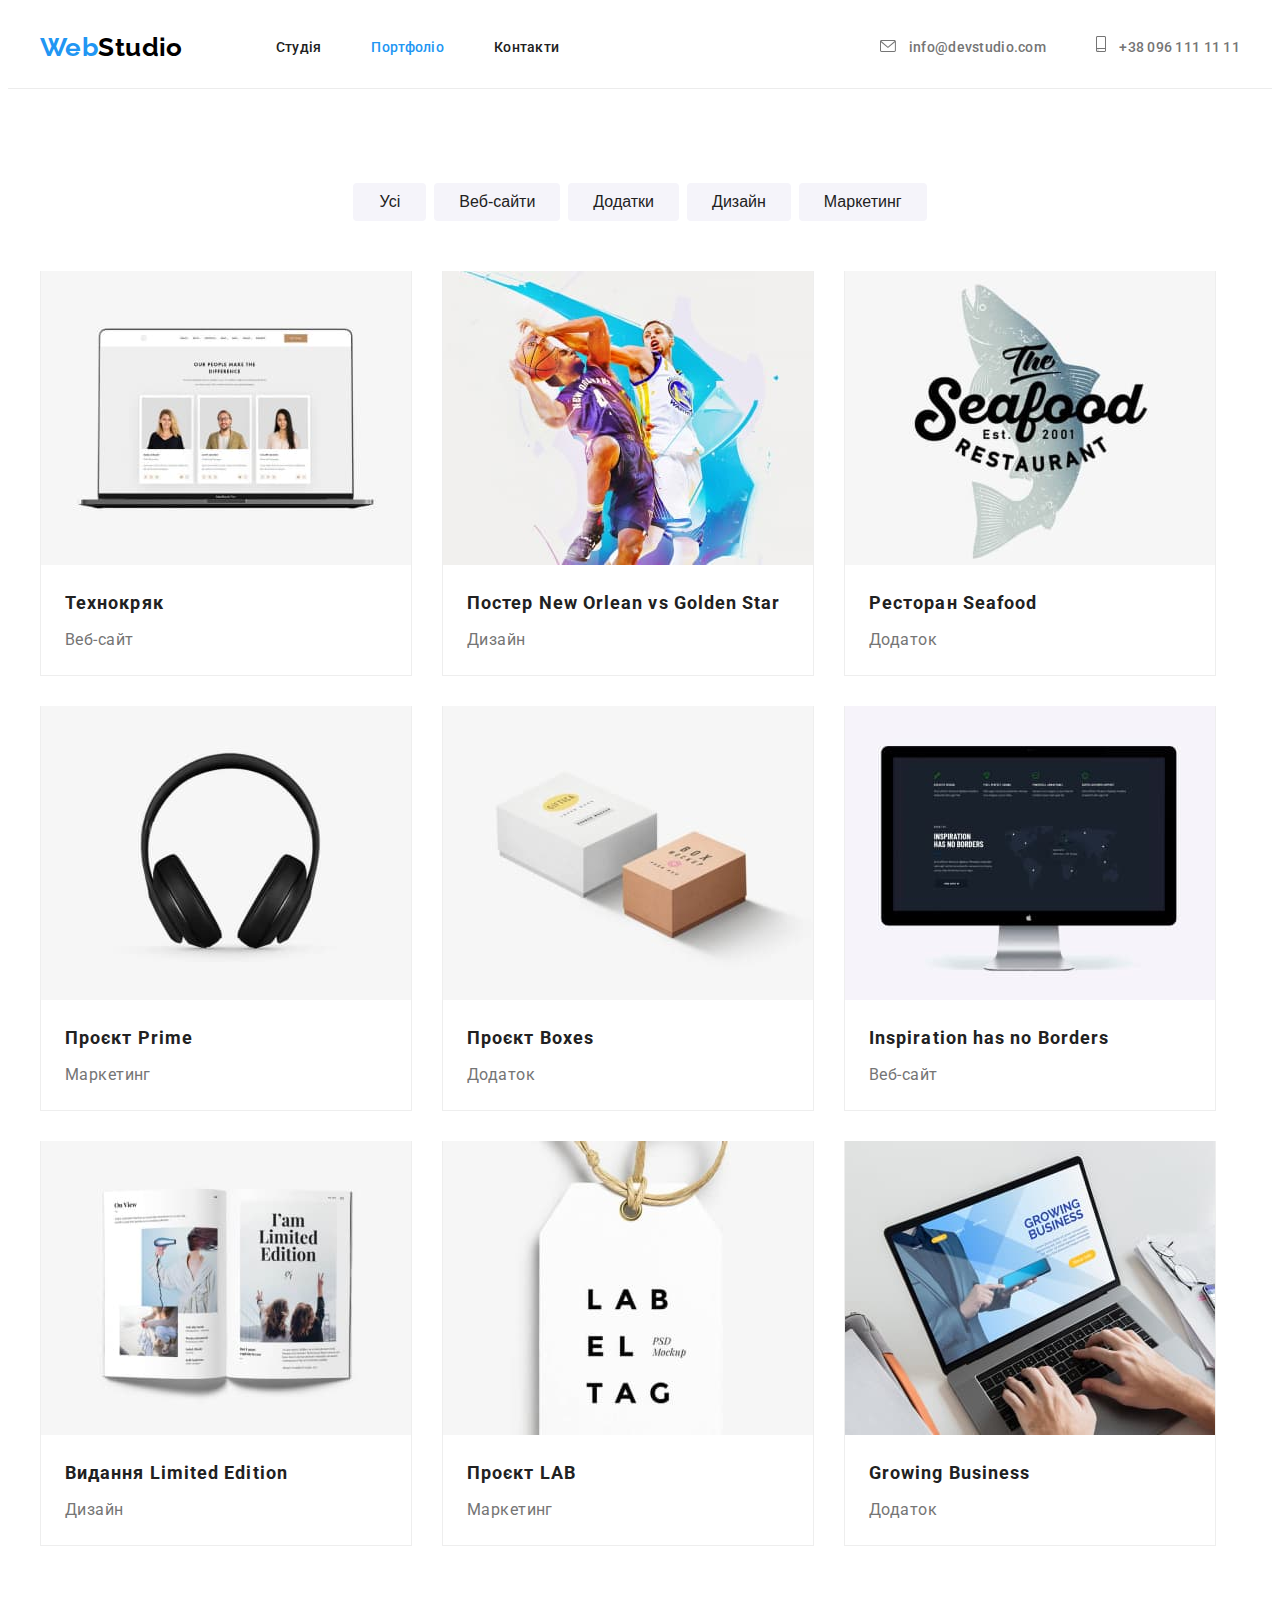
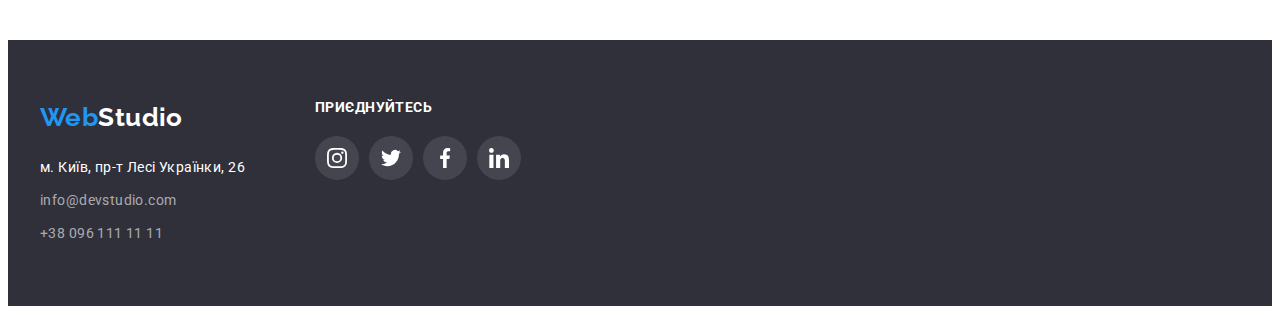
==== portfolio.html @ e7686664 "Создал репозиторий" ====
<!DOCTYPE html>
<html lang="uk">
  <head>
    <meta charset="UTF-8" />
    <meta http-equiv="X-UA-Compatible" content="IE=edge" />
    <meta name="viewport" content="width=device-width, initial-scale=1.0" />
    <link
      rel="stylesheet"
      href="https://cdnjs.cloudflare.com/ajax/libs/modern-normalize/1.1.0/modern-normalize.min.css"
      integrity="sha512-wpPYUAdjBVSE4KJnH1VR1HeZfpl1ub8YT/NKx4PuQ5NmX2tKuGu6U/JRp5y+Y8XG2tV+wKQpNHVUX03MfMFn9Q=="
      crossorigin="anonymous"
      referrerpolicy="no-referrer"
    />
    <link rel="preconnect" href="https://fonts.googleapis.com" />
    <link rel="preconnect" href="https://fonts.gstatic.com" crossorigin />
    <link
      href="https://fonts.googleapis.com/css2?family=Raleway:wght@700&family=Roboto:wght@400;500;700;900&display=swap"
      rel="stylesheet"
    />
    <link rel="stylesheet" href="./css/styles.css" />
    <title>Наше Портфоліо</title>
  </head>
  <body>
    <header class="header">
      <div class="container main-nav">
        <nav class="site-nav">
          <a href="./index.html" lang="en" class="logo"><span class="logo-item">Web</span>Studio</a>
          <ul class="list link-nav">
            <li class="nav-item"><a href="./index.html" class="nav-link ">Студія</a></li>
            <li class="nav-item"><a href="./portfolio.html" class="nav-link current">Портфоліо</a></li>
            <li class="nav-item"><a href="" class="nav-link">Контакти</a></li>
          </ul>
        </nav>
        <ul class="list contacts-nav">
          <li class="nav-item">
            <a href="mailto:info@devstudio.com" class="contact-link">
              <svg class="header-icon" width="16px" height="12px">
                <use href="./images/svg-icons/icons.svg#icon-mail"></use>
              </svg>
              info@devstudio.com</a
            >
          </li>
          <li class="nav-item">
            <a href="tel:+380961111111" class="contact-link">
              <svg class="header-icon" width="10px" height="16px">
                <use href="./images/svg-icons/icons.svg#icon-smartphone"></use>
              </svg>
              +38 096 111 11 11</a
            >
          </li>
        </ul>
      </div>
    </header>
    <main>
      <section class="portfolio section">
        <div class="container">
          <h1 hidden>Портфоліо</h1>
          <ul class="list portfolio-list">
            <li class="portfolio-item">
              <button type="button" class="categories-button">Усі</button>
            </li>
            <li class="portfolio-item">
              <button type="button" class="categories-button">Веб-сайти</button>
            </li>
            <li class="portfolio-item">
              <button type="button" class="categories-button">Додатки</button>
            </li>
            <li class="portfolio-item">
              <button type="button" class="categories-button">Дизайн</button>
            </li>
            <li class="portfolio-item">
              <button type="button" class="categories-button">Маркетинг</button>
            </li>
          </ul>

          <ul class="list work-list">
            <li class="work-item">
              <img
                class="work-image"
                src="./images/portfolio/imglaptop.jpg"
                alt="Ноутбук"
                width="370"
                height="294"
              />
              <div class="work-container"><h3 class="work-title">Технокряк</h3>
              <p class="work-text">Веб-сайт</p></div> 
            </li>
            <li class="work-item">
              <img
                class="work-image"
                src="./images/portfolio/imgbasketball.jpg"
                alt="Баскетбол"
                width="370"
                height="294"
              />
              <div class="work-container"><h3 class="work-title">Постер <span lang="en">New Orlean vs Golden Star</span></h3>
              <p class="work-text">Дизайн</p></div> 
            </li>
            <li class="work-item">
              <img
                class="work-image"
                src="./images/portfolio/imgseafood.jpg"
                alt="Магазин морепродуктів"
                width="370"
                height="294"
              />
              <div class="work-container"><h3 class="work-title">Ресторан <span lang="en">Seafood</span></h3>
              <p class="work-text">Додаток</p></div> 
            </li>
            <li class="work-item">
              <img
                class="work-image"
                src="./images/portfolio/imgheadphones.jpg"
                alt="Навушники"
                width="370"
                height="294"
              />
              <div class="work-container"><h3 class="work-title">Проєкт <span lang="en">Prime</span></h3>
              <p class="work-text">Маркетинг</p></div> 
            </li>
            <li class="work-item">
              <img
                class="work-image"
                src="./images/portfolio/imgboxes.jpg"
                alt="Коробки"
                width="370"
                height="294"
              />
              <div class="work-container"><h3 class="work-title">Проєкт Boxes</h3>
              <p class="work-text">Додаток</p></div> 
            </li>
            <li class="work-item">
              <img
                class="work-image"
                src="./images/portfolio/imgmac.jpg"
                alt="Комп'ютер"
                width="370"
                height="294"
              />
              <div class="work-container"><h3 class="work-title" lang="en">Inspiration has no Borders</h3>
              <p class="work-text">Веб-сайт</p></div> 
            </li>
            <li class="work-item">
              <img
                class="work-image"
                src="./images/portfolio/imgbook.jpg"
                alt="Книга"
                width="370"
                height="294"
              />
              <div class="work-container"><h3 class="work-title">Видання <span lang="en">Limited Edition</span></h3>
              <p class="work-text">Дизайн</p></div> 
            </li>
            <li class="work-item">
              <img
                class="work-image"
                src="./images/portfolio/imglabel.jpg"
                alt="Бірка"
                width="370"
                height="294"
              />
              <div class="work-container"><h3 class="work-title" lang="en">Проєкт LAB</h3>
              <p class="work-text">Маркетинг</p></div> 
            </li>
            <li class="work-item">
              <img
                class="work-image"
                src="./images/portfolio/imglaptop-hands.jpg"
                alt="Людина працює за ноутбуком"
                width="370"
                height="294"
              />
              <div class="work-container"><h3 class="work-title" lang="en">Growing Business</h3>
              <p class="work-text">Додаток</p></div> 
            </li>
          </ul>
        </div>
      </section>
    </main>
    <footer>
      <div class="container footer-flex ">
        <div class="footer-adress-container"><a href="" lang="en" class="footer-logo"><span class="logo-item">Web</span>Studio</a>
        <address>
          <ul class="footer-list list">
            <li class="footer-item">
              <a
                href="https://goo.gl/maps/CPtrU1FHBa2aNyZL9"
                target="_blank"
                rel="noopener noreferrer nofollow"
                class="footer-link"
                >м. Київ, пр-т Лесі Українки, 26</a
              >
            </li>
            <li class="footer-item">
              <a href="mailto:info@devstudio.com" class="footer-contact">info@devstudio.com</a>
            </li>
            <li class="footer-item">
              <a href="tel:+380961111111" class="footer-contact">+38 096 111 11 11</a>
            </li>
          </ul></div>
        </address>
          <div class="social-link-container">
            <p class="social-link-text">Приєднуйтесь</p>
            <ul class="social-link-list list"> 
              <li class="social-link-item">
                <a href="" class="social-link"
                  ><svg width="20" height="20">
                    <use href="./images/svg-icons/icons.svg#icon-instagram-2"></use></svg></a>
              </li>
              <li class="social-link-item">
                <a href="" class="social-link"
                  ><svg width="20" height="20">
                    <use href="./images/svg-icons/icons.svg#icon-twitter-1"></use></svg></a>
              </li>
              <li class="social-link-item">
                <a href="" class="social-link"
                  ><svg width="20" height="20">
                    <use href="./images/svg-icons/icons.svg#icon-facebook-1"></use></svg></a>
              </li>
              <li class="social-link-item">
                <a href="" class="social-link"
                  ><svg width="20" height="20">
                    <use href="./images/svg-icons/icons.svg#icon-linkedin-1"></use></svg></a>
              </li>
            </ul>
          </div>
      </div>
    </footer>
  </body>
</html>
---- css/styles.css ----
:root {
  --primary-text-color: #212121;
  --secondary-text-color: #2196f3;
  --tertiary-text-color: #757575;
  --primary-white-color: #fff;
  --footer-contact-color: rgba(255, 255, 255, 0.6);
  --primary-background-color: #fff;
  --secondary-background-color: #2f303a;
  --tertiary-background-color: #f5f4fa;
  --work-item-border-color: #eeeeee;
  --hero-button-shadow-color: rgba(0, 0, 0, 0.15);
  --header-border-color: #ececec;
  --icon-main-color: #afb1b8;
}

body {
  font-family: 'Roboto', sans-serif;
  background-color: var(--primary-background-color);
  font-size: 14px;
  line-height: 1.71;
  letter-spacing: 0.03em;
  color: var(--primary-text-color);
}

/* Утилиты */

.list {
  list-style: none;
  margin: 0;
  padding: 0;
}

.container {
  width: 1200px;
  padding-left: 15px;
  padding-right: 15px;
  margin-left: auto;
  margin-right: auto;
  /* outline: black solid; */
}

.section-title {
  margin-top: 0px;
  margin-bottom: 50px;

  font-size: 36px;
  line-height: 1.16;
  text-align: center;
}

.section {
  padding-top: 94px;
  padding-bottom: 94px;
}

/* Logo */
.logo,
.logo-item {
  font-family: 'Raleway', sans-serif;
  font-weight: 700;
  font-size: 26px;
  line-height: 1.38;
  text-decoration: none;
}
.logo {
  color: #000;
}
.logo-item {
  color: var(--secondary-text-color);
}

/* Header border */

.header {
  border-bottom: 1px solid var(--header-border-color);
}

/* Site Nav and Contacts */

.main-nav {
  display: flex;
  align-items: center;
}

.site-nav {
  display: flex;
  align-items: center;
}

.link-nav {
  display: flex;
  margin-left: 93px;
}

.link-nav .nav-item:not(:last-child),
.contacts-nav .nav-item:not(:last-child) {
  margin-right: 50px;
}

.nav-link {
  display: block;
  padding-top: 32px;
  padding-bottom: 32px;

  text-decoration: none;
  font-weight: 500;
  line-height: 1.14;
  letter-spacing: 0.02em;
  color: var(--primary-text-color);
}

.current {
  color: var(--secondary-text-color);
}

.nav-link:hover,
.nav-link:focus {
  color: var(--secondary-text-color);
}

.contacts-nav {
  display: flex;
  margin-left: auto;
}

.contact-link {
  color: var(--tertiary-text-color);
  align-items: center;

  text-decoration: none;
  font-weight: 500;
  line-height: 1.14;
  letter-spacing: 0.02em;
}

.header-icon {
  margin-right: 10px;
  fill: currentColor;
}

.contact-link:hover,
.contact-link:focus {
  color: var(--secondary-text-color);
}

/* Hero */
.hero {
  max-width: 1600px;
  margin-left: auto;
  margin-right: auto;
  padding-top: 200px;
  padding-bottom: 200px;
  align-items: center;
  text-align: center;

  background-color: var(--secondary-background-color);
  background-image: linear-gradient(to right, rgba(47, 48, 58, 0.4), rgba(47, 48, 58, 0.4)),
    url(../images/hero-photo.jpg);
  background-position: center;
  background-repeat: no-repeat;
  background-size: cover;
}

.hero-title {
  margin-bottom: 30px;
  margin-top: 0px;
  margin-left: auto;
  margin-right: auto;
  width: 696px;

  font-weight: 900;
  font-size: 44px;
  line-height: 1.36;
  letter-spacing: 0.06em;
  text-transform: uppercase;
  color: var(--primary-white-color);
}

.hero-button {
  display: inline-block;
  min-width: 200px;
  padding: 10px 32px;

  font-weight: 700;
  font-size: 16px;
  line-height: 1.88;
  letter-spacing: 0.06em;
  color: var(--primary-white-color);

  background-color: var(--secondary-text-color);
  border: none;
  box-shadow: 0px 4px 4px var(--hero-button-shadow-color);
  border-radius: 4px;
  cursor: pointer;
}

/* Features */
/* .features {
  margin-top: 93px;
  margin-bottom: 93px;
} */

.features-list {
  display: flex;
}

.features-background {
  display: flex;
  justify-content: center;
  align-items: center;
  background-color: var(--tertiary-background-color);
  width: 270px;
  height: 120px;
  margin-bottom: 30px;
}

.features-item:not(:last-child) {
  margin-right: 30px;
}

.features-title {
  margin-top: 0px;
  margin-bottom: 10px;

  text-transform: uppercase;
  font-size: 14px;
  line-height: 1.14;
}
.features-text {
  color: var(--tertiary-text-color);
  margin-top: 0;
  margin-bottom: 0;
}
/* Examples */
.examples {
  padding-top: 0px;
}

.examples-list {
  display: flex;
}

.examples-image {
  display: block;
}

/* .examples-item{
  margin-bottom: 94px;
} */

.examples-item:not(:last-child) {
  margin-right: 30px;
}

/* Team */
.team {
  background-color: var(--tertiary-background-color);
}

.team-list {
  display: flex;
  text-align: center;
}

.team-image {
  display: block;
}

.team-item {
  /* margin-bottom: 94px; */

  background: var(--primary-background-color);
  box-shadow: 0px 1px 3px rgba(0, 0, 0, 0.12), 0px 1px 1px rgba(0, 0, 0, 0.14),
    0px 2px 1px rgba(0, 0, 0, 0.2);
  border-radius: 0px 0px 4px 4px;
}

.team-item:not(:last-child) {
  margin-right: 30px;
}

.team-container {
  padding-top: 30px;
  padding-bottom: 30px;
}

.team-contact {
  display: flex;
  justify-content: center;
  align-items: center;
  gap: 10px;
  fill: var(--icon-main-color);
  background-color: var(--primary-background-color);
  width: 44px;
  height: 44px;
  border-radius: 50%;
}

.team-contact:hover,
.tean-contact:focus {
  fill: var(--primary-background-color);
  background-color: var(--secondary-text-color);
}

.team-link {
  display: inline-flex;
  justify-content: center;
  align-items: center;
}

.team-title {
  margin-bottom: 10px;
  margin-top: 0px;

  font-weight: 500;
  font-size: 16px;
  line-height: 1.18;
  color: var(--primary-text-color);
}
.team-text {
  margin-top: 0;
  margin-bottom: 16px;

  font-size: 16px;
  line-height: 1.18;
  color: var(--tertiary-text-color);
}

/* Clients */
.client-list{
  display: flex;
  gap: 30px;
}

.client-link{
  display: flex;
  justify-content: center;
  align-items: center;
  width: 170px;
  height: 92px;
  border: 1px solid var(--icon-main-color);
  border-radius: 4px;
  fill: var(--icon-main-color);
}

.client-link:hover,.client-link:focus{
  fill: var(--secondary-text-color);
  border: 1px solid var(--secondary-text-color);
}


/* Footer */
footer {
  padding-top: 60px;
  padding-bottom: 60px;
  background-color: var(--secondary-background-color);
}

.footer-flex{
  display: flex;
}

.footer-logo {
  display: block;
  margin-bottom: 20px;
  

  font-family: 'Raleway', sans-serif;
  font-weight: 700;
  font-size: 26px;
  line-height: 1.2;
  color: var(--primary-white-color);
  text-decoration: none;
}


.footer-address{
  display: flex;
  flex-direction: column;
  align-self: baseline;
}



.footer-link,
.footer-contact {
  text-decoration: none;
  color: var(--primary-white-color);
  font-style: normal;
}

.footer-item:not(:last-child) {
  display: block;
  margin-bottom: 9px;
}

.footer-contact {
  color: var(--footer-contact-color);
  font-style: normal;
}


.social-link-container{
  display: flex;
  flex-direction: column;
  margin-left: 70px;
}

.social-link-list{
  display: flex;
  justify-content: center;
  align-items: center;
}

.social-link-item:not(:last-child){
margin-right: 10px;
}

.social-link{
  display: flex;
  align-items: center;
  justify-content: center;
  width: 44px;
  height: 44px;
  fill: var(--primary-background-color);
  background-color: rgba(255, 255, 255, 0.1);
  border-radius: 50%;
}

.social-link:hover,
.social-link:focus{
  fill: var(--primary-white-color);
  background-color: var(--secondary-text-color);
}

.social-link-text{
  margin: 0;
  margin-bottom:20px;
  
  
  font-style: normal;
  font-weight: 700;
  font-size: 14px;
  text-transform: uppercase;
  line-height: 1.14;
  color: var(--primary-white-color);
}

/* Portfolio */
/* .portfolio{
  margin-top: 94px;
  margin-bottom: 94px;
} */

.portfolio-list {
  display: flex;
  justify-content: center;

  margin-bottom: 50px;
}

.categories-button {
  display: inline-block;
  min-width: 73px;
  padding-top: 6px;
  padding-bottom: 6px;
  padding-left: 25px;
  padding-right: 25px;

  font-weight: 500;
  font-size: 16px;
  line-height: 1.62;
  text-align: center;
  color: var(--primary-text-color);
  background-color: var(--tertiary-background-color);
  border-radius: 4px;
  border: none;
  cursor: pointer;
}

.portfolio-item:not(:last-child) {
  margin-right: 8px;
}

.categories-button:hover,
.categories-button:focus {
  color: var(--primary-white-color);
  background-color: var(--secondary-text-color);
  filter: drop-shadow(0px 4px 4px rgba(0, 0, 0, 0.25));
}
/* examples */

.work-list {
  display: flex;
  flex-wrap: wrap;
  /* margin: -15px; */
}

.work-item {
  background: var(--primary-background-color);
  border: 1px solid var(--work-item-border-color);
  border-top: none;
  width: 370px;
  margin-right: 30px;
  margin-bottom: 30px;
}

.work-item:hover {
  box-shadow: 0px 1px 1px rgba(0, 0, 0, 0.12), 0px 4px 4px rgba(0, 0, 0, 0.06),
    1px 4px 6px rgba(0, 0, 0, 0.16);
}

.work-item:nth-child(3n) {
  margin-right: 0;
}

.work-item:nth-last-child(-n + 3) {
  margin-bottom: 0;
}

.work-title {
  font-size: 18px;
  line-height: 2;
  letter-spacing: 0.06em;

  margin-top: 0px;
  margin-bottom: 4px;
}

.work-text {
  color: var(--tertiary-text-color);
  font-size: 16px;
  line-height: 1.88;

  margin-bottom: 0px;
  margin-top: 0px;
}

.work-image {
  display: block;
}

.work-container {
  padding-left: 24px;
  padding-right: 24px;
  padding-top: 20px;
  padding-bottom: 20px;
}
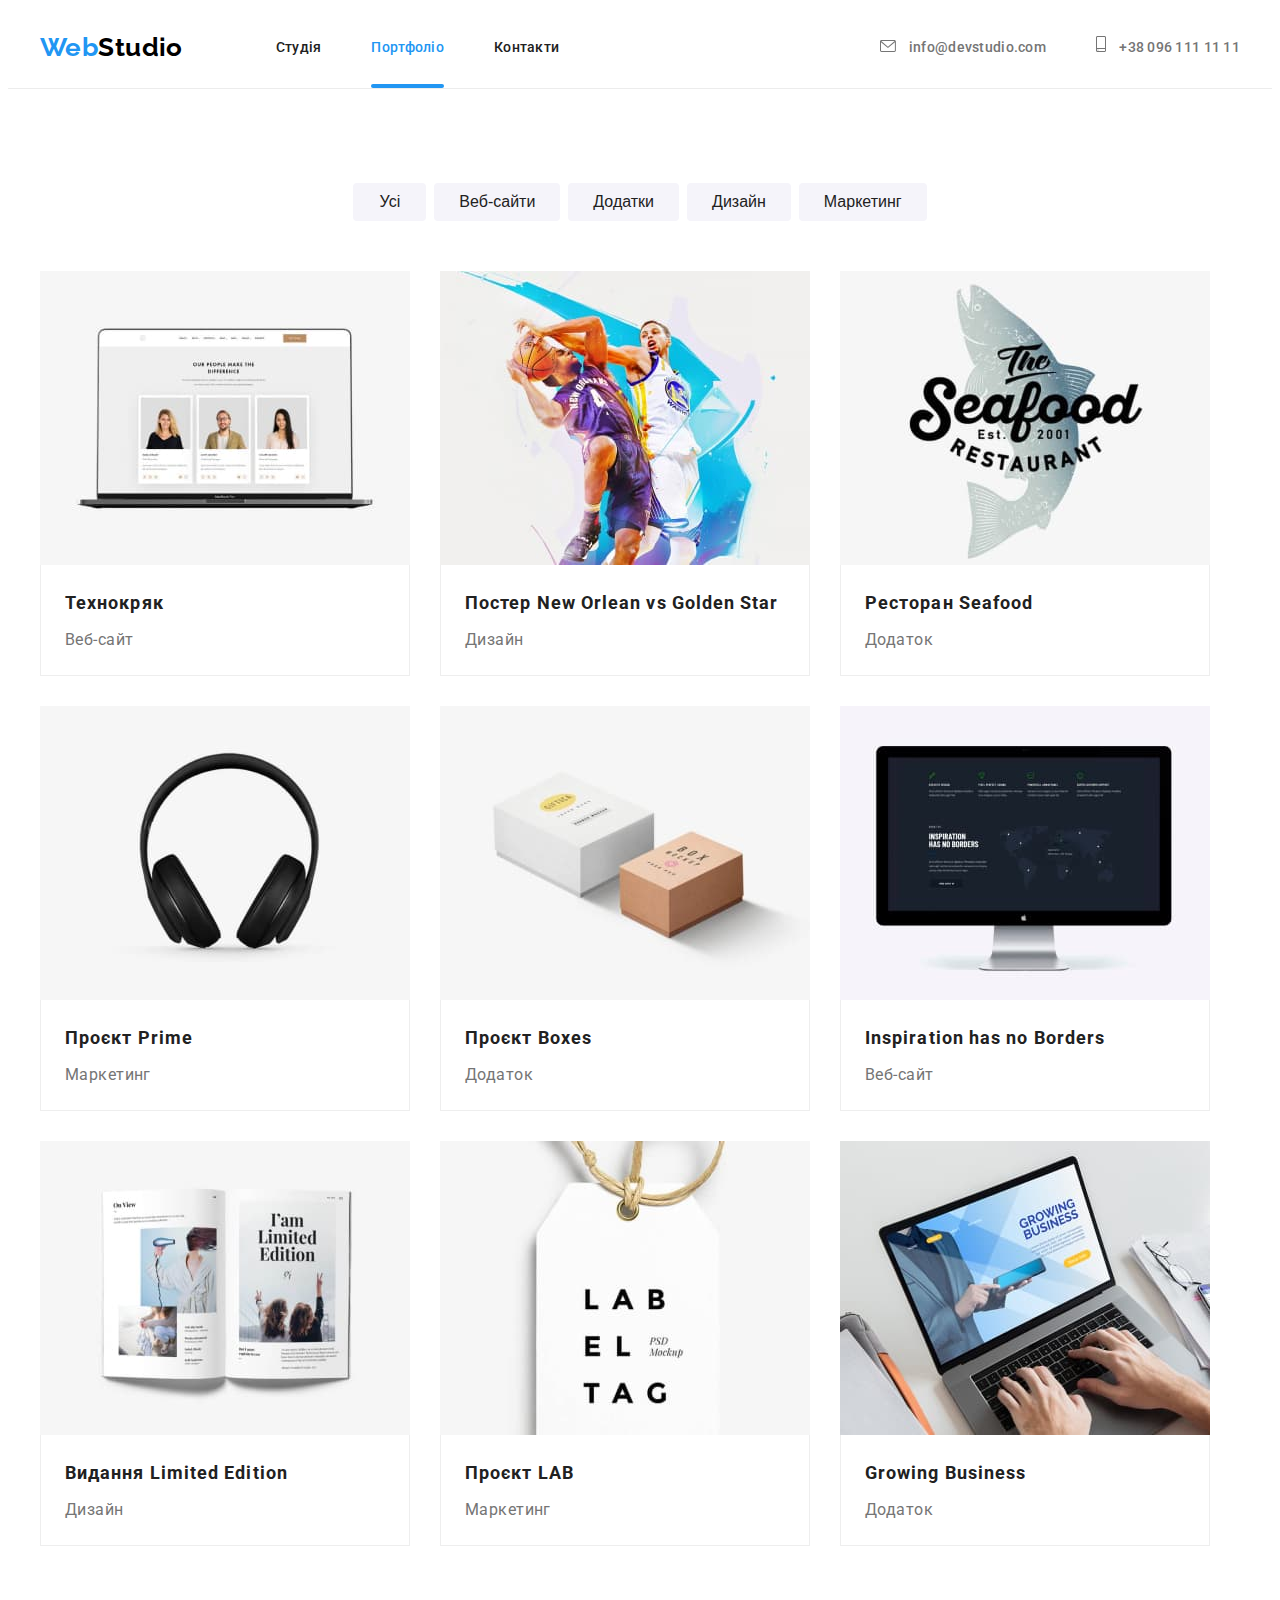
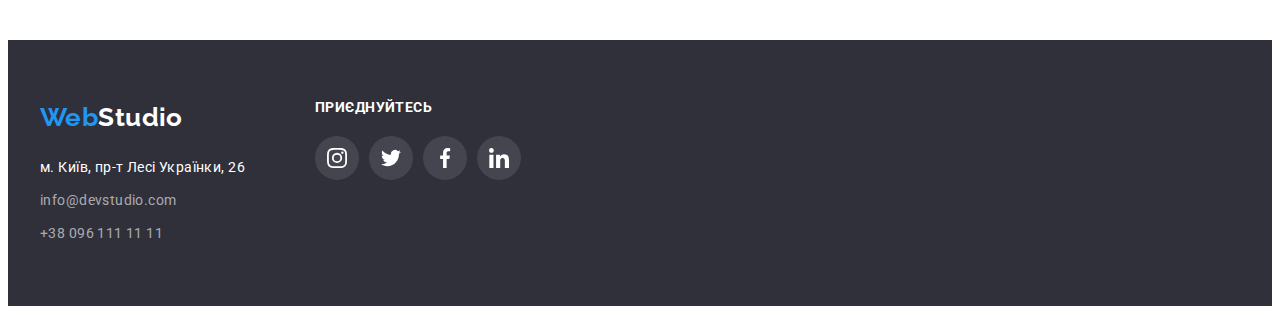
==== commit 2c16b87d: "Закончил анимации, подправил под ТЗ" ====
--- a/portfolio.html
+++ b/portfolio.html
@@ -26,8 +26,10 @@
         <nav class="site-nav">
           <a href="./index.html" lang="en" class="logo"><span class="logo-item">Web</span>Studio</a>
           <ul class="list link-nav">
-            <li class="nav-item"><a href="./index.html" class="nav-link ">Студія</a></li>
-            <li class="nav-item"><a href="./portfolio.html" class="nav-link current">Портфоліо</a></li>
+            <li class="nav-item"><a href="./index.html" class="nav-link">Студія</a></li>
+            <li class="nav-item">
+              <a href="./portfolio.html" class="nav-link current">Портфоліо</a>
+            </li>
             <li class="nav-item"><a href="" class="nav-link">Контакти</a></li>
           </ul>
         </nav>
@@ -75,156 +77,244 @@
 
           <ul class="list work-list">
             <li class="work-item">
-              <img
-                class="work-image"
-                src="./images/portfolio/imglaptop.jpg"
-                alt="Ноутбук"
-                width="370"
-                height="294"
-              />
-              <div class="work-container"><h3 class="work-title">Технокряк</h3>
-              <p class="work-text">Веб-сайт</p></div> 
-            </li>
-            <li class="work-item">
-              <img
-                class="work-image"
-                src="./images/portfolio/imgbasketball.jpg"
-                alt="Баскетбол"
-                width="370"
-                height="294"
-              />
-              <div class="work-container"><h3 class="work-title">Постер <span lang="en">New Orlean vs Golden Star</span></h3>
-              <p class="work-text">Дизайн</p></div> 
-            </li>
-            <li class="work-item">
-              <img
-                class="work-image"
-                src="./images/portfolio/imgseafood.jpg"
-                alt="Магазин морепродуктів"
-                width="370"
-                height="294"
-              />
-              <div class="work-container"><h3 class="work-title">Ресторан <span lang="en">Seafood</span></h3>
-              <p class="work-text">Додаток</p></div> 
-            </li>
-            <li class="work-item">
-              <img
-                class="work-image"
-                src="./images/portfolio/imgheadphones.jpg"
-                alt="Навушники"
-                width="370"
-                height="294"
-              />
-              <div class="work-container"><h3 class="work-title">Проєкт <span lang="en">Prime</span></h3>
-              <p class="work-text">Маркетинг</p></div> 
-            </li>
-            <li class="work-item">
-              <img
-                class="work-image"
-                src="./images/portfolio/imgboxes.jpg"
-                alt="Коробки"
-                width="370"
-                height="294"
-              />
-              <div class="work-container"><h3 class="work-title">Проєкт Boxes</h3>
-              <p class="work-text">Додаток</p></div> 
-            </li>
-            <li class="work-item">
-              <img
-                class="work-image"
-                src="./images/portfolio/imgmac.jpg"
-                alt="Комп'ютер"
-                width="370"
-                height="294"
-              />
-              <div class="work-container"><h3 class="work-title" lang="en">Inspiration has no Borders</h3>
-              <p class="work-text">Веб-сайт</p></div> 
-            </li>
-            <li class="work-item">
-              <img
-                class="work-image"
-                src="./images/portfolio/imgbook.jpg"
-                alt="Книга"
-                width="370"
-                height="294"
-              />
-              <div class="work-container"><h3 class="work-title">Видання <span lang="en">Limited Edition</span></h3>
-              <p class="work-text">Дизайн</p></div> 
-            </li>
-            <li class="work-item">
-              <img
-                class="work-image"
-                src="./images/portfolio/imglabel.jpg"
-                alt="Бірка"
-                width="370"
-                height="294"
-              />
-              <div class="work-container"><h3 class="work-title" lang="en">Проєкт LAB</h3>
-              <p class="work-text">Маркетинг</p></div> 
-            </li>
-            <li class="work-item">
-              <img
-                class="work-image"
-                src="./images/portfolio/imglaptop-hands.jpg"
-                alt="Людина працює за ноутбуком"
-                width="370"
-                height="294"
-              />
-              <div class="work-container"><h3 class="work-title" lang="en">Growing Business</h3>
-              <p class="work-text">Додаток</p></div> 
+              <div class="description-container">
+                <img
+                  class="work-image"
+                  src="./images/portfolio/imglaptop.jpg"
+                  alt="Ноутбук"
+                  width="370"
+                  height="294"
+                />
+                <p class="description-text">
+                  Ресурс пропонує комплексні пропозиції з різним рівнем функціоналу та сервісів. Все
+                  це дозволить відвідувачу отримати вичерпні відомості про компанію чи приватну
+                  особу.
+                </p>
+              </div>
+              <div class="work-container">
+                <h3 class="work-title">Технокряк</h3>
+                <p class="work-text">Веб-сайт</p>
+              </div>
+            </li>
+            <li class="work-item">
+              <div class="description-container">
+                <img
+                  class="work-image"
+                  src="./images/portfolio/imgbasketball.jpg"
+                  alt="Баскетбол"
+                  width="370"
+                  height="294"
+                />
+                <p class="description-text">
+                  Ресурс пропонує комплексні пропозиції з різним рівнем функціоналу та сервісів. Все
+                  це дозволить відвідувачу отримати вичерпні відомості про компанію чи приватну
+                  особу.
+                </p>
+              </div>
+              <div class="work-container">
+                <h3 class="work-title">Постер <span lang="en">New Orlean vs Golden Star</span></h3>
+                <p class="work-text">Дизайн</p>
+              </div>
+            </li>
+            <li class="work-item">
+              <div class="description-container">
+                <img
+                  class="work-image"
+                  src="./images/portfolio/imgseafood.jpg"
+                  alt="Магазин морепродуктів"
+                  width="370"
+                  height="294"
+                />
+                <p class="description-text">
+                  Ресурс пропонує комплексні пропозиції з різним рівнем функціоналу та сервісів. Все
+                  це дозволить відвідувачу отримати вичерпні відомості про компанію чи приватну
+                  особу.
+                </p>
+              </div>
+              <div class="work-container">
+                <h3 class="work-title">Ресторан <span lang="en">Seafood</span></h3>
+                <p class="work-text">Додаток</p>
+              </div>
+            </li>
+            <li class="work-item">
+              <div class="description-container">
+                <img
+                  class="work-image"
+                  src="./images/portfolio/imgheadphones.jpg"
+                  alt="Навушники"
+                  width="370"
+                  height="294"
+                />
+                <p class="description-text">
+                  Ресурс пропонує комплексні пропозиції з різним рівнем функціоналу та сервісів. Все
+                  це дозволить відвідувачу отримати вичерпні відомості про компанію чи приватну
+                  особу.
+                </p>
+              </div>
+              <div class="work-container">
+                <h3 class="work-title">Проєкт <span lang="en">Prime</span></h3>
+                <p class="work-text">Маркетинг</p>
+              </div>
+            </li>
+            <li class="work-item">
+              <div class="description-container">
+                <img
+                  class="work-image"
+                  src="./images/portfolio/imgboxes.jpg"
+                  alt="Коробки"
+                  width="370"
+                  height="294"
+                />
+                <p class="description-text">
+                  Ресурс пропонує комплексні пропозиції з різним рівнем функціоналу та сервісів. Все
+                  це дозволить відвідувачу отримати вичерпні відомості про компанію чи приватну
+                  особу.
+                </p>
+              </div>
+              <div class="work-container">
+                <h3 class="work-title">Проєкт Boxes</h3>
+                <p class="work-text">Додаток</p>
+              </div>
+            </li>
+            <li class="work-item">
+              <div class="description-container">
+                <img
+                  class="work-image"
+                  src="./images/portfolio/imgmac.jpg"
+                  alt="Комп'ютер"
+                  width="370"
+                  height="294"
+                />
+                <p class="description-text">
+                  Ресурс пропонує комплексні пропозиції з різним рівнем функціоналу та сервісів. Все
+                  це дозволить відвідувачу отримати вичерпні відомості про компанію чи приватну
+                  особу.
+                </p>
+              </div>
+              <div class="work-container">
+                <h3 class="work-title" lang="en">Inspiration has no Borders</h3>
+                <p class="work-text">Веб-сайт</p>
+              </div>
+            </li>
+            <li class="work-item">
+              <div class="description-container">
+                <img
+                  class="work-image"
+                  src="./images/portfolio/imgbook.jpg"
+                  alt="Книга"
+                  width="370"
+                  height="294"
+                />
+                <p class="description-text">
+                  Ресурс пропонує комплексні пропозиції з різним рівнем функціоналу та сервісів. Все
+                  це дозволить відвідувачу отримати вичерпні відомості про компанію чи приватну
+                  особу.
+                </p>
+              </div>
+              <div class="work-container">
+                <h3 class="work-title">Видання <span lang="en">Limited Edition</span></h3>
+                <p class="work-text">Дизайн</p>
+              </div>
+            </li>
+            <li class="work-item">
+              <div class="description-container">
+                <img
+                  class="work-image"
+                  src="./images/portfolio/imglabel.jpg"
+                  alt="Бірка"
+                  width="370"
+                  height="294"
+                />
+                <p class="description-text">
+                  Ресурс пропонує комплексні пропозиції з різним рівнем функціоналу та сервісів. Все
+                  це дозволить відвідувачу отримати вичерпні відомості про компанію чи приватну
+                  особу.
+                </p>
+              </div>
+              <div class="work-container">
+                <h3 class="work-title" lang="en">Проєкт LAB</h3>
+                <p class="work-text">Маркетинг</p>
+              </div>
+            </li>
+            <li class="work-item">
+              <div class="description-container">
+                <img
+                  class="work-image"
+                  src="./images/portfolio/imglaptop-hands.jpg"
+                  alt="Людина працює за ноутбуком"
+                  width="370"
+                  height="294"
+                />
+                <p class="description-text">
+                  Ресурс пропонує комплексні пропозиції з різним рівнем функціоналу та сервісів. Все
+                  це дозволить відвідувачу отримати вичерпні відомості про компанію чи приватну
+                  особу.
+                </p>
+              </div>
+              <div class="work-container">
+                <h3 class="work-title" lang="en">Growing Business</h3>
+                <p class="work-text">Додаток</p>
+              </div>
             </li>
           </ul>
         </div>
       </section>
     </main>
     <footer>
-      <div class="container footer-flex ">
-        <div class="footer-adress-container"><a href="" lang="en" class="footer-logo"><span class="logo-item">Web</span>Studio</a>
-        <address>
-          <ul class="footer-list list">
-            <li class="footer-item">
-              <a
-                href="https://goo.gl/maps/CPtrU1FHBa2aNyZL9"
-                target="_blank"
-                rel="noopener noreferrer nofollow"
-                class="footer-link"
-                >м. Київ, пр-т Лесі Українки, 26</a
-              >
-            </li>
-            <li class="footer-item">
-              <a href="mailto:info@devstudio.com" class="footer-contact">info@devstudio.com</a>
-            </li>
-            <li class="footer-item">
-              <a href="tel:+380961111111" class="footer-contact">+38 096 111 11 11</a>
-            </li>
-          </ul></div>
-        </address>
-          <div class="social-link-container">
-            <p class="social-link-text">Приєднуйтесь</p>
-            <ul class="social-link-list list"> 
-              <li class="social-link-item">
-                <a href="" class="social-link"
-                  ><svg width="20" height="20">
-                    <use href="./images/svg-icons/icons.svg#icon-instagram-2"></use></svg></a>
+      <div class="container footer-flex">
+        <div class="footer-address">
+          <a href="" lang="en" class="footer-logo"><span class="logo-item">Web</span>Studio</a>
+          <address class="footer-address">
+            <ul class="footer-list list">
+              <li class="footer-item">
+                <a
+                  href="https://goo.gl/maps/CPtrU1FHBa2aNyZL9"
+                  target="_blank"
+                  rel="noopener noreferrer nofollow"
+                  class="footer-link"
+                  >м. Київ, пр-т Лесі Українки, 26</a
+                >
               </li>
-              <li class="social-link-item">
-                <a href="" class="social-link"
-                  ><svg width="20" height="20">
-                    <use href="./images/svg-icons/icons.svg#icon-twitter-1"></use></svg></a>
+              <li class="footer-item">
+                <a href="mailto:info@devstudio.com" class="footer-contact">info@devstudio.com</a>
               </li>
-              <li class="social-link-item">
-                <a href="" class="social-link"
-                  ><svg width="20" height="20">
-                    <use href="./images/svg-icons/icons.svg#icon-facebook-1"></use></svg></a>
-              </li>
-              <li class="social-link-item">
-                <a href="" class="social-link"
-                  ><svg width="20" height="20">
-                    <use href="./images/svg-icons/icons.svg#icon-linkedin-1"></use></svg></a>
+              <li class="footer-item">
+                <a href="tel:+380961111111" class="footer-contact">+38 096 111 11 11</a>
               </li>
             </ul>
-          </div>
+          </address>
+        </div>
+        <div class="social-link-container">
+          <p class="social-link-text">Приєднуйтесь</p>
+          <ul class="social-link-list list">
+            <li class="social-link-item">
+              <a href="" class="social-link"
+                ><svg width="20" height="20">
+                  <use href="./images/svg-icons/icons.svg#icon-instagram-2"></use></svg
+              ></a>
+            </li>
+            <li class="social-link-item">
+              <a href="" class="social-link"
+                ><svg width="20" height="20">
+                  <use href="./images/svg-icons/icons.svg#icon-twitter-1"></use></svg
+              ></a>
+            </li>
+            <li class="social-link-item">
+              <a href="" class="social-link"
+                ><svg width="20" height="20">
+                  <use href="./images/svg-icons/icons.svg#icon-facebook-1"></use></svg
+              ></a>
+            </li>
+            <li class="social-link-item">
+              <a href="" class="social-link"
+                ><svg width="20" height="20">
+                  <use href="./images/svg-icons/icons.svg#icon-linkedin-1"></use></svg
+              ></a>
+            </li>
+          </ul>
+        </div>
       </div>
     </footer>
+    <script src="./js/modal.js"></script>
   </body>
-</html>+</html>
--- a/css/styles.css
+++ b/css/styles.css
@@ -11,6 +11,7 @@
   --hero-button-shadow-color: rgba(0, 0, 0, 0.15);
   --header-border-color: #ececec;
   --icon-main-color: #afb1b8;
+  --main-animation: cubic-bezier(0.4, 0, 0.2, 1);
 }
 
 body {
@@ -102,15 +103,30 @@
   padding-top: 32px;
   padding-bottom: 32px;
 
+  position: relative;
+
   text-decoration: none;
   font-weight: 500;
   line-height: 1.14;
   letter-spacing: 0.02em;
   color: var(--primary-text-color);
+  transition: color 250ms var(--main-animation);
 }
 
 .current {
   color: var(--secondary-text-color);
+}
+
+.nav-link.current::after {
+  content: '';
+  position: absolute;
+  bottom: 0;
+  left: 0;
+  width: 100%;
+  height: 4px;
+
+  background: var(--secondary-text-color);
+  border-radius: 2px;
 }
 
 .nav-link:hover,
@@ -131,6 +147,8 @@
   font-weight: 500;
   line-height: 1.14;
   letter-spacing: 0.02em;
+
+  transition: color 250ms var(--main-animation);
 }
 
 .header-icon {
@@ -194,6 +212,60 @@
   cursor: pointer;
 }
 
+/* Modal */
+.modal-backdrop {
+  position: fixed;
+  top: 0;
+  left: 0;
+  z-index: 1;
+
+  width: 100%;
+  height: 100%;
+
+  background-color: rgba(0, 0, 0, 0.2);
+  transition: visibility 250ms var(--main-animation), opacity 250ms var(--main-animation);
+}
+
+.modal-backdrop.is-hidden {
+  opacity: 0;
+  pointer-events: none;
+  visibility: hidden;
+}
+
+.modal-backdrop.is-hidden .modal {
+  transform: translate(-50%, -50%) scale(1.1);
+}
+
+.modal {
+  position: absolute;
+  top: 50%;
+  left: 50%;
+  transform: translate(-50%, -50%) scale(1);
+
+  display: flex;
+  width: 528px;
+  height: 581px;
+  border-radius: 4px;
+  justify-content: flex-end;
+
+  background-color: #fff;
+  transition: transform 250ms var(--main-animation);
+}
+
+.modal-close {
+  display: flex;
+  align-items: center;
+  justify-content: center;
+  margin-top: 8px;
+  margin-right: 8px;
+  width: 30px;
+  height: 30px;
+
+  border: 1px solid rgba(0, 0, 0, 0.1);
+  border-radius: 50%;
+  background-color: transparent;
+}
+
 /* Features */
 /* .features {
   margin-top: 93px;
@@ -223,7 +295,7 @@
   margin-bottom: 10px;
 
   text-transform: uppercase;
-  font-size: 14px;
+
   line-height: 1.14;
 }
 .features-text {
@@ -244,9 +316,26 @@
   display: block;
 }
 
-/* .examples-item{
-  margin-bottom: 94px;
-} */
+.examples-text {
+  position: absolute;
+  bottom: 0;
+  left: 0;
+
+  width: 100%;
+  padding: 27px 0px;
+  margin: 0;
+
+  font-weight: 700;
+  line-height: 1.14;
+  text-align: center;
+  text-transform: uppercase;
+  color: var(--primary-white-color);
+  background-color: rgba(47, 48, 58, 0.8);
+}
+
+.examples-item {
+  position: relative;
+}
 
 .examples-item:not(:last-child) {
   margin-right: 30px;
@@ -289,15 +378,18 @@
   justify-content: center;
   align-items: center;
   gap: 10px;
-  fill: var(--icon-main-color);
-  background-color: var(--primary-background-color);
+
   width: 44px;
   height: 44px;
   border-radius: 50%;
+
+  fill: var(--icon-main-color);
+  background-color: var(--primary-background-color);
+  transition: fill 250ms var(--main-animation), background-color 250ms var(--main-animation);
 }
 
 .team-contact:hover,
-.tean-contact:focus {
+.team-contact:focus {
   fill: var(--primary-background-color);
   background-color: var(--secondary-text-color);
 }
@@ -327,12 +419,12 @@
 }
 
 /* Clients */
-.client-list{
+.client-list {
   display: flex;
   gap: 30px;
 }
 
-.client-link{
+.client-link {
   display: flex;
   justify-content: center;
   align-items: center;
@@ -341,13 +433,15 @@
   border: 1px solid var(--icon-main-color);
   border-radius: 4px;
   fill: var(--icon-main-color);
-}
-
-.client-link:hover,.client-link:focus{
+
+  transition: fill 250ms var(--main-animation), border 250ms var(--main-animation);
+}
+
+.client-link:hover,
+.client-link:focus {
   fill: var(--secondary-text-color);
   border: 1px solid var(--secondary-text-color);
 }
-
 
 /* Footer */
 footer {
@@ -356,14 +450,13 @@
   background-color: var(--secondary-background-color);
 }
 
-.footer-flex{
+.footer-flex {
   display: flex;
 }
 
 .footer-logo {
   display: block;
   margin-bottom: 20px;
-  
 
   font-family: 'Raleway', sans-serif;
   font-weight: 700;
@@ -373,20 +466,19 @@
   text-decoration: none;
 }
 
-
-.footer-address{
+.footer-address {
   display: flex;
   flex-direction: column;
   align-self: baseline;
 }
-
-
 
 .footer-link,
 .footer-contact {
   text-decoration: none;
   color: var(--primary-white-color);
   font-style: normal;
+
+  transition: color 250ms var(--main-animation);
 }
 
 .footer-item:not(:last-child) {
@@ -399,48 +491,53 @@
   font-style: normal;
 }
 
-
-.social-link-container{
+.footer-contact:hover,
+.footer-contact:focus {
+  color: var(--secondary-text-color);
+}
+
+.social-link-container {
   display: flex;
   flex-direction: column;
   margin-left: 70px;
 }
 
-.social-link-list{
-  display: flex;
-  justify-content: center;
-  align-items: center;
-}
-
-.social-link-item:not(:last-child){
-margin-right: 10px;
-}
-
-.social-link{
+.social-link-list {
+  display: flex;
+  justify-content: center;
+  align-items: center;
+}
+
+.social-link-item:not(:last-child) {
+  margin-right: 10px;
+}
+
+.social-link {
   display: flex;
   align-items: center;
   justify-content: center;
   width: 44px;
   height: 44px;
+
   fill: var(--primary-background-color);
   background-color: rgba(255, 255, 255, 0.1);
   border-radius: 50%;
+  transition: fill 250ms var(--main-animation), background-color 250ms var(--main-animation);
 }
 
 .social-link:hover,
-.social-link:focus{
+.social-link:focus {
   fill: var(--primary-white-color);
   background-color: var(--secondary-text-color);
 }
 
-.social-link-text{
+.social-link-text {
   margin: 0;
-  margin-bottom:20px;
-  
-  
+  margin-bottom: 20px;
+
   font-style: normal;
   font-weight: 700;
-  font-size: 14px;
+
   text-transform: uppercase;
   line-height: 1.14;
   color: var(--primary-white-color);
@@ -476,6 +573,8 @@
   border-radius: 4px;
   border: none;
   cursor: pointer;
+  transition: color 250ms var(--main-animation), background-color 250ms var(--main-animation),
+    filter 250ms var(--main-animation);
 }
 
 .portfolio-item:not(:last-child) {
@@ -496,10 +595,38 @@
   /* margin: -15px; */
 }
 
+.description-container {
+  position: relative;
+  overflow: hidden;
+}
+
+.description-text {
+  position: absolute;
+  bottom: 0;
+  left: 0;
+  transform: translateY(100%);
+
+  width: 100%;
+  height: 100%;
+  padding: 63px 24px;
+  margin: 0;
+
+  opacity: 0;
+  color: var(--primary-white-color);
+  font-size: 18px;
+  line-height: 1.56;
+  transition: opacity 250ms var(--main-animation), background-color 250ms var(--main-animation),
+    box-shadow 250ms var(--main-animation), transform 250ms var(--main-animation);
+}
+
+.work-item:hover .description-text {
+  opacity: 1;
+  background-color: rgba(33, 150, 243, 0.9);
+  transform: translateY(0%);
+}
+
 .work-item {
   background: var(--primary-background-color);
-  border: 1px solid var(--work-item-border-color);
-  border-top: none;
   width: 370px;
   margin-right: 30px;
   margin-bottom: 30px;
@@ -545,4 +672,7 @@
   padding-right: 24px;
   padding-top: 20px;
   padding-bottom: 20px;
-}
+
+  border: 1px solid var(--work-item-border-color);
+  border-top: none;
+}
